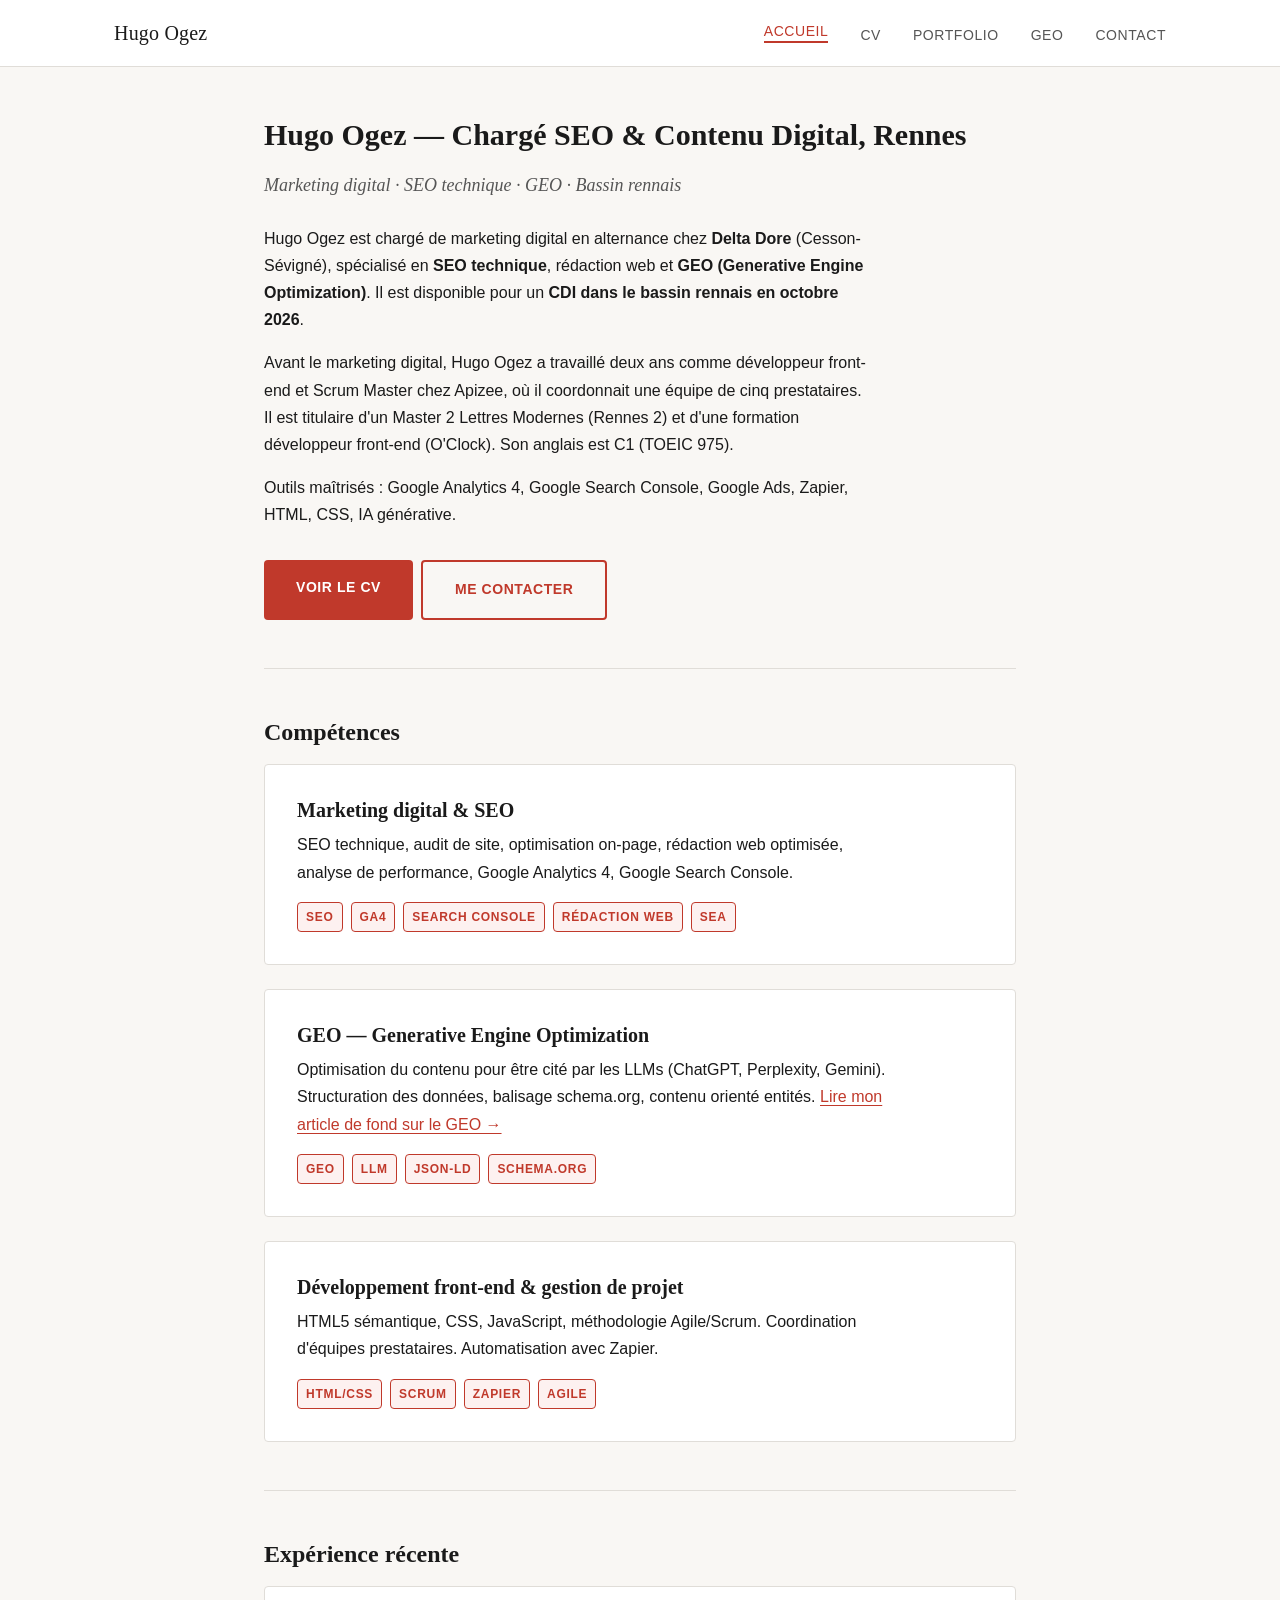
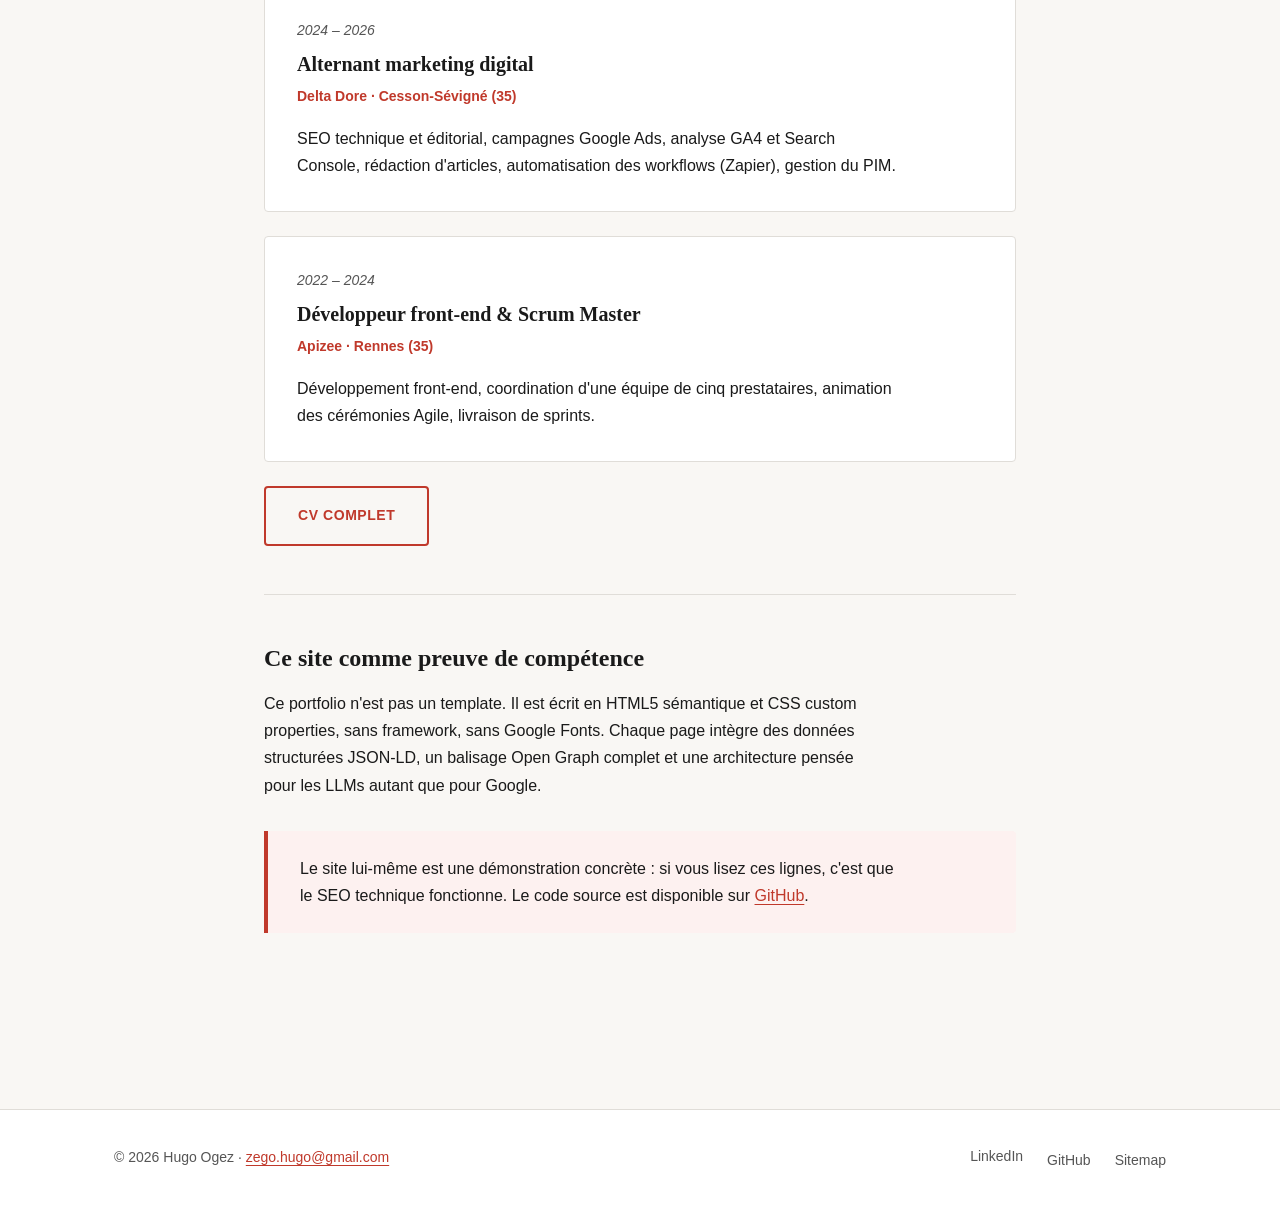
==== index.html @ 4b35f0ff "Initial commit — portfolio Hugo Ogez" ====
<!DOCTYPE html>
<html lang="fr">

<head>
  <!-- ============================================================
       META ESSENTIELS
       ============================================================ -->

  <meta charset="UTF-8">
  <!-- Viewport : indispensable pour le responsive mobile -->
  <meta name="viewport" content="width=device-width, initial-scale=1.0">

  <!-- Title : 53 caractères — mot-clé principal en tête -->
  <title>Hugo Ogez — Chargé SEO & Contenu Digital, Rennes</title>

  <!-- Meta description : 158 caractères — résume le profil + call-to-action recruteur -->
  <meta name="description" content="Hugo Ogez, alternant marketing digital chez Delta Dore, spécialiste SEO, GEO et contenu. Disponible en CDI à Rennes en octobre 2026. Découvrez mon profil.">

  <!-- Balise canonique : évite le contenu dupliqué si le site est accessible via plusieurs URLs -->
  <link rel="canonical" href="https://hugoogez.fr/">

  <!-- ============================================================
       OPEN GRAPH (LinkedIn, Facebook, WhatsApp, Slack...)
       Ces balises contrôlent l'aperçu quand quelqu'un partage l'URL
       ============================================================ -->
  <meta property="og:type"        content="website">
  <meta property="og:url"         content="https://hugoogez.fr/">
  <meta property="og:locale"      content="fr_FR">
  <meta property="og:site_name"   content="Hugo Ogez">
  <meta property="og:title"       content="Hugo Ogez — Chargé SEO & Contenu Digital, Rennes">
  <meta property="og:description" content="Hugo Ogez, alternant marketing digital chez Delta Dore, spécialiste SEO, GEO et contenu. Disponible en CDI à Rennes en octobre 2026.">

  <!-- ============================================================
       TWITTER CARD
       Contrôle l'aperçu sur X/Twitter
       ============================================================ -->
  <meta name="twitter:card"        content="summary">
  <meta name="twitter:title"       content="Hugo Ogez — Chargé SEO & Contenu Digital, Rennes">
  <meta name="twitter:description" content="Hugo Ogez, alternant marketing digital chez Delta Dore, spécialiste SEO, GEO et contenu. Disponible en CDI à Rennes en octobre 2026.">

  <!-- Feuille de styles commune -->
  <link rel="stylesheet" href="style.css">

  <!-- ============================================================
       DONNÉES STRUCTURÉES JSON-LD
       Deux schemas :
       - Person : dit aux moteurs de recherche ET aux LLMs qui tu es
       - WebPage : qualifie cette page spécifiquement
       Les LLMs (ChatGPT, Perplexity, Gemini) lisent ces données
       pour répondre aux questions sur toi.
       ============================================================ -->
  <script type="application/ld+json">
  {
    "@context": "https://schema.org",
    "@graph": [
      {
        "@type": "Person",
        "@id": "https://hugoogez.fr/#hugo-ogez",
        "name": "Hugo Ogez",
        "url": "https://hugoogez.fr/",
        "email": "zego.hugo@gmail.com",
        "jobTitle": "Chargé de marketing digital — SEO & Contenu",
        "description": "Hugo Ogez est un chargé de marketing digital spécialisé en SEO technique, rédaction web et GEO (Generative Engine Optimization), basé dans le bassin rennais. Alternant chez Delta Dore à Cesson-Sévigné, il est disponible en CDI en octobre 2026.",
        "address": {
          "@type": "PostalAddress",
          "addressLocality": "Thorigné-Fouillard",
          "addressRegion": "Ille-et-Vilaine",
          "addressCountry": "FR"
        },
        "sameAs": [
          "https://www.linkedin.com/in/hugoogez/",
          "https://github.com/HugoOgez0712"
        ],
        "knowsAbout": [
          "SEO technique",
          "Rédaction web",
          "Generative Engine Optimization",
          "Google Analytics 4",
          "Google Search Console",
          "Google Ads",
          "Zapier",
          "HTML",
          "CSS",
          "Gestion de projet Agile"
        ],
        "alumniOf": [
          {
            "@type": "EducationalOrganization",
            "name": "École 301",
            "description": "Bachelor Marketing Digital"
          },
          {
            "@type": "EducationalOrganization",
            "name": "Université Rennes 2",
            "description": "Master 2 Lettres Modernes"
          }
        ],
        "worksFor": {
          "@type": "Organization",
          "name": "Delta Dore",
          "address": {
            "@type": "PostalAddress",
            "addressLocality": "Cesson-Sévigné",
            "addressCountry": "FR"
          }
        }
      },
      {
        "@type": "WebPage",
        "@id": "https://hugoogez.fr/#webpage",
        "url": "https://hugoogez.fr/",
        "name": "Hugo Ogez — Chargé SEO & Contenu Digital, Rennes",
        "description": "Page d'accueil du portfolio de Hugo Ogez, chargé de marketing digital spécialisé en SEO et GEO, disponible en CDI à Rennes en octobre 2026.",
        "inLanguage": "fr-FR",
        "isPartOf": {
          "@type": "WebSite",
          "@id": "https://hugoogez.fr/#website",
          "url": "https://hugoogez.fr/",
          "name": "Hugo Ogez",
          "inLanguage": "fr-FR"
        },
        "about": {
          "@id": "https://hugoogez.fr/#hugo-ogez"
        }
      }
    ]
  }
  </script>

</head>

<body>

  <!-- ============================================================
       EN-TÊTE ET NAVIGATION
       aria-current="page" indique la page active aux lecteurs d'écran
       et permet le style CSS de l'élément actif
       ============================================================ -->
  <header class="site-header" role="banner">
    <div class="conteneur conteneur--large">

      <!-- Logo = lien vers l'accueil -->
      <a href="index.html" class="site-logo" aria-label="Hugo Ogez — accueil">Hugo Ogez</a>

      <!-- Bouton hamburger — visible uniquement sur mobile (CSS) -->
      <!-- aria-expanded est mis à jour par le JS -->
      <button class="menu-toggle" aria-controls="navigation-principale" aria-expanded="false" aria-label="Ouvrir le menu">
        &#9776; <!-- caractère Unicode hamburger -->
      </button>

      <!-- Navigation principale -->
      <nav aria-label="Navigation principale">
        <ul class="site-nav" id="navigation-principale" role="list">
          <li><a href="index.html"     aria-current="page">Accueil</a></li>
          <li><a href="cv.html"                          >CV</a></li>
          <li><a href="portfolio.html"                   >Portfolio</a></li>
          <li><a href="geo.html"                         >GEO</a></li>
          <li><a href="contact.html"                     >Contact</a></li>
        </ul>
      </nav>

    </div>
  </header>

  <!-- ============================================================
       CONTENU PRINCIPAL
       ============================================================ -->
  <main class="site-main" id="contenu-principal" role="main">
    <div class="conteneur">

      <!-- ----------------------------------------------------------
           SECTION HERO — résumé GEO-ready
           Objectif : un crawler ou un LLM qui lit les 200 premiers
           tokens comprend exactement qui est Hugo Ogez, ce qu'il fait,
           où il est, et ce qu'il cherche.
           ---------------------------------------------------------- -->
      <section class="section" aria-labelledby="titre-principal">

        <h1 id="titre-principal">Hugo Ogez — Chargé SEO &amp; Contenu Digital, Rennes</h1>

        <!-- Résumé dense : phrases courtes, entités nommées, pas de formulations vagues -->
        <p class="lead">
          Marketing digital · SEO technique · GEO · Bassin rennais
        </p>

        <p>
          Hugo Ogez est chargé de marketing digital en alternance chez <strong>Delta Dore</strong>
          (Cesson-Sévigné), spécialisé en <strong>SEO technique</strong>, rédaction web et
          <strong>GEO (Generative Engine Optimization)</strong>. Il est disponible pour un
          <strong>CDI dans le bassin rennais en octobre 2026</strong>.
        </p>

        <p>
          Avant le marketing digital, Hugo Ogez a travaillé deux ans comme développeur front-end
          et Scrum Master chez Apizee, où il coordonnait une équipe de cinq prestataires.
          Il est titulaire d'un Master 2 Lettres Modernes (Rennes 2) et d'une formation
          développeur front-end (O'Clock). Son anglais est C1 (TOEIC 975).
        </p>

        <p>
          Outils maîtrisés : Google Analytics 4, Google Search Console, Google Ads,
          Zapier, HTML, CSS, IA générative.
        </p>

        <!-- Call-to-action recruteur -->
        <div class="tags" style="margin-top: var(--espace-xl);">
          <a href="cv.html"       class="bouton">Voir le CV</a>
          <a href="contact.html"  class="bouton bouton--secondaire">Me contacter</a>
        </div>

      </section>

      <hr class="separateur">

      <!-- ----------------------------------------------------------
           SECTION COMPÉTENCES CLÉS
           Entités répétées naturellement pour le SEO et le GEO
           ---------------------------------------------------------- -->
      <section class="section" aria-labelledby="titre-competences">

        <h2 id="titre-competences">Compétences</h2>

        <div class="carte">
          <h3 class="carte__titre">Marketing digital &amp; SEO</h3>
          <p>SEO technique, audit de site, optimisation on-page, rédaction web optimisée,
             analyse de performance, Google Analytics 4, Google Search Console.</p>
          <div class="tags">
            <span class="tag">SEO</span>
            <span class="tag">GA4</span>
            <span class="tag">Search Console</span>
            <span class="tag">Rédaction web</span>
            <span class="tag">SEA</span>
          </div>
        </div>

        <div class="carte">
          <h3 class="carte__titre">GEO — Generative Engine Optimization</h3>
          <p>Optimisation du contenu pour être cité par les LLMs (ChatGPT, Perplexity, Gemini).
             Structuration des données, balisage schema.org, contenu orienté entités.
             <a href="geo.html">Lire mon article de fond sur le GEO →</a></p>
          <div class="tags">
            <span class="tag">GEO</span>
            <span class="tag">LLM</span>
            <span class="tag">JSON-LD</span>
            <span class="tag">Schema.org</span>
          </div>
        </div>

        <div class="carte">
          <h3 class="carte__titre">Développement front-end &amp; gestion de projet</h3>
          <p>HTML5 sémantique, CSS, JavaScript, méthodologie Agile/Scrum. Coordination
             d'équipes prestataires. Automatisation avec Zapier.</p>
          <div class="tags">
            <span class="tag">HTML/CSS</span>
            <span class="tag">Scrum</span>
            <span class="tag">Zapier</span>
            <span class="tag">Agile</span>
          </div>
        </div>

      </section>

      <hr class="separateur">

      <!-- ----------------------------------------------------------
           SECTION EXPÉRIENCE RÉCENTE (aperçu — détail sur cv.html)
           ---------------------------------------------------------- -->
      <section class="section" aria-labelledby="titre-experience">

        <h2 id="titre-experience">Expérience récente</h2>

        <article class="carte">
          <p class="carte__date">
            <time datetime="2024">2024</time> –
            <time datetime="2026">2026</time>
          </p>
          <h3 class="carte__titre">Alternant marketing digital</h3>
          <p class="carte__lieu">Delta Dore · Cesson-Sévigné (35)</p>
          <p>SEO technique et éditorial, campagnes Google Ads, analyse GA4 et Search Console,
             rédaction d'articles, automatisation des workflows (Zapier), gestion du PIM.</p>
        </article>

        <article class="carte">
          <p class="carte__date">
            <time datetime="2022">2022</time> –
            <time datetime="2024">2024</time>
          </p>
          <h3 class="carte__titre">Développeur front-end &amp; Scrum Master</h3>
          <p class="carte__lieu">Apizee · Rennes (35)</p>
          <p>Développement front-end, coordination d'une équipe de cinq prestataires,
             animation des cérémonies Agile, livraison de sprints.</p>
        </article>

        <a href="cv.html" class="bouton bouton--secondaire">CV complet</a>

      </section>

      <hr class="separateur">

      <!-- ----------------------------------------------------------
           SECTION À PROPOS DU SITE
           Montre que le site lui-même est la preuve du savoir-faire SEO
           ---------------------------------------------------------- -->
      <section class="section" aria-labelledby="titre-a-propos">

        <h2 id="titre-a-propos">Ce site comme preuve de compétence</h2>

        <p>
          Ce portfolio n'est pas un template. Il est écrit en HTML5 sémantique et CSS custom
          properties, sans framework, sans Google Fonts. Chaque page intègre des données
          structurées JSON-LD, un balisage Open Graph complet et une architecture
          pensée pour les LLMs autant que pour Google.
        </p>

        <div class="callout">
          <p>
            Le site lui-même est une démonstration concrète : si vous lisez ces lignes,
            c'est que le SEO technique fonctionne. Le code source est disponible sur
            <a href="https://github.com/HugoOgez0712" target="_blank" rel="noopener noreferrer">GitHub</a>.
          </p>
        </div>

      </section>

    </div><!-- /conteneur -->
  </main>

  <!-- ============================================================
       PIED DE PAGE
       ============================================================ -->
  <footer class="site-footer" role="contentinfo">
    <div class="conteneur conteneur--large">

      <p>
        &copy; <time datetime="2026">2026</time> Hugo Ogez ·
        <a href="mailto:zego.hugo@gmail.com">zego.hugo@gmail.com</a>
      </p>

      <ul class="footer-liens" role="list">
        <li><a href="https://www.linkedin.com/in/hugoogez/"  target="_blank" rel="noopener noreferrer">LinkedIn</a></li>
        <li><a href="https://github.com/HugoOgez0712"        target="_blank" rel="noopener noreferrer">GitHub</a></li>
        <li><a href="sitemap.xml">Sitemap</a></li>
      </ul>

    </div>
  </footer>

  <!-- ============================================================
       JAVASCRIPT — menu mobile uniquement
       ~15 lignes, zéro dépendance externe
       ============================================================ -->
  <script>
    /* Récupère le bouton hamburger et la liste de navigation */
    var boutonMenu = document.querySelector('.menu-toggle');
    var navMenu    = document.querySelector('.site-nav');

    /* Au clic sur le hamburger : bascule la classe et l'attribut aria */
    boutonMenu.addEventListener('click', function () {
      var estOuvert = navMenu.classList.toggle('est-ouvert');
      boutonMenu.setAttribute('aria-expanded', estOuvert);
    });
  </script>

</body>
</html>
---- style.css ----
/* ============================================================
   style.css — Hugo Ogez Portfolio
   Feuille de styles commune à toutes les pages
   Mobile-first, CSS custom properties, zéro framework
   ============================================================ */


/* ------------------------------------------------------------
   1. VARIABLES (Custom Properties)
   Modifier ces valeurs suffit pour changer tout le design
   ------------------------------------------------------------ */

:root {
  /* Palette */
  --couleur-fond:        #f9f7f4;   /* blanc cassé chaud — moins agressif que #fff */
  --couleur-texte:       #1a1a1a;   /* noir doux — meilleur contraste que #000 pur */
  --couleur-texte-doux:  #555555;   /* gris moyen — pour le texte secondaire */
  --couleur-accent:      #c0392b;   /* rouge brique — couleur unique du site */
  --couleur-accent-fond: #fdf1f0;   /* rouge très pâle — fond des éléments mis en avant */
  --couleur-bordure:     #e0ddd8;   /* gris chaud — séparateurs, bordures */
  --couleur-blanc:       #ffffff;

  /* Typographie — polices système uniquement, zéro Google Fonts */
  --police-serif:   Georgia, 'Times New Roman', serif;
  --police-sans:    -apple-system, BlinkMacSystemFont, 'Segoe UI', Helvetica, Arial, sans-serif;
  --police-mono:    'Courier New', Courier, monospace;

  /* Tailles de police (échelle modulaire × 1.25) */
  --taille-xs:   0.75rem;   /*  12px */
  --taille-sm:   0.875rem;  /*  14px */
  --taille-base: 1rem;      /*  16px */
  --taille-md:   1.125rem;  /*  18px */
  --taille-lg:   1.25rem;   /*  20px */
  --taille-xl:   1.5rem;    /*  24px */
  --taille-2xl:  1.875rem;  /*  30px */
  --taille-3xl:  2.25rem;   /*  36px */

  /* Espacements */
  --espace-xs:  0.25rem;  /*  4px */
  --espace-sm:  0.5rem;   /*  8px */
  --espace-md:  1rem;     /* 16px */
  --espace-lg:  1.5rem;   /* 24px */
  --espace-xl:  2rem;     /* 32px */
  --espace-2xl: 3rem;     /* 48px */
  --espace-3xl: 4rem;     /* 64px */

  /* Mise en page */
  --largeur-max:      800px;  /* colonne de contenu — étroite pour confort de lecture */
  --largeur-max-wide: 1100px; /* pour les sections pleine largeur */
  --rayon:            4px;    /* arrondi des boutons et cadres */

  /* Transitions */
  --transition: 0.2s ease;
}


/* ------------------------------------------------------------
   2. RESET MINIMAL
   On remet à zéro uniquement ce qui nous gêne, pas tout
   ------------------------------------------------------------ */

*, *::before, *::after {
  box-sizing: border-box; /* le padding ne déborde plus du conteneur */
  margin: 0;
  padding: 0;
}

html {
  font-size: 100%;          /* respecte les préférences de l'utilisateur */
  scroll-behavior: smooth;  /* défilement fluide pour les ancres */
  -webkit-text-size-adjust: 100%; /* empêche iOS de zoomer sur les inputs */
}

body {
  font-family:      var(--police-sans);
  font-size:        var(--taille-base);
  line-height:      1.7;
  color:            var(--couleur-texte);
  background-color: var(--couleur-fond);
  -webkit-font-smoothing:  antialiased; /* lissage police sur WebKit */
  -moz-osx-font-smoothing: grayscale;
}

img {
  max-width: 100%;
  height: auto;
  display: block;
}

a {
  color: var(--couleur-accent);
  text-decoration: underline;
  text-underline-offset: 3px; /* espace entre texte et soulignement */
  transition: opacity var(--transition);
}

a:hover {
  opacity: 0.75;
}

ul, ol {
  padding-left: var(--espace-lg);
}

/* Améliore la lisibilité des listes dans le contenu */
li + li {
  margin-top: var(--espace-xs);
}


/* ------------------------------------------------------------
   3. TYPOGRAPHIE
   ------------------------------------------------------------ */

h1, h2, h3, h4 {
  font-family:  var(--police-serif);
  line-height:  1.3;
  color:        var(--couleur-texte);
  margin-bottom: var(--espace-md);
}

h1 { font-size: var(--taille-2xl); }
h2 { font-size: var(--taille-xl);  }
h3 { font-size: var(--taille-lg);  }
h4 { font-size: var(--taille-md);  }

/* Hiérarchie visuelle : les titres de section ont plus d'espace au-dessus */
h2 { margin-top: var(--espace-2xl); }
h3 { margin-top: var(--espace-xl);  }

p {
  margin-bottom: var(--espace-md);
  max-width: 68ch; /* ~68 caractères par ligne — confort de lecture optimal */
}

/* Le dernier paragraphe d'un bloc n'a pas de marge en bas */
p:last-child {
  margin-bottom: 0;
}

strong {
  font-weight: 600;
  color: var(--couleur-texte);
}

em {
  font-style: italic;
  color: var(--couleur-texte-doux);
}

/* Texte de mise en avant (chiffres, stats, citations courtes) */
.lead {
  font-size:   var(--taille-md);
  font-family: var(--police-serif);
  color:       var(--couleur-texte-doux);
  font-style:  italic;
  margin-bottom: var(--espace-lg);
}

/* Petit texte (dates, mentions légales, etc.) */
small, .texte-petit {
  font-size: var(--taille-sm);
  color:     var(--couleur-texte-doux);
}

/* Inline code */
code {
  font-family:      var(--police-mono);
  font-size:        var(--taille-sm);
  background-color: var(--couleur-accent-fond);
  color:            var(--couleur-accent);
  padding:          var(--espace-xs) var(--espace-sm);
  border-radius:    var(--rayon);
}


/* ------------------------------------------------------------
   4. MISE EN PAGE — CONTENEUR CENTRAL
   ------------------------------------------------------------ */

/* Conteneur standard — centré, avec marges latérales sur mobile */
.conteneur {
  width: 100%;
  max-width: var(--largeur-max);
  margin-left:  auto;
  margin-right: auto;
  padding-left:  var(--espace-lg);
  padding-right: var(--espace-lg);
}

/* Variante large pour les sections d'intro et nav */
.conteneur--large {
  max-width: var(--largeur-max-wide);
}


/* ------------------------------------------------------------
   5. EN-TÊTE (HEADER) ET NAVIGATION
   ------------------------------------------------------------ */

.site-header {
  border-bottom: 1px solid var(--couleur-bordure);
  background-color: var(--couleur-blanc);
  position: sticky;   /* reste visible au scroll */
  top: 0;
  z-index: 100;
}

.site-header .conteneur {
  display:         flex;
  align-items:     center;
  justify-content: space-between;
  padding-top:    var(--espace-md);
  padding-bottom: var(--espace-md);
  max-width: var(--largeur-max-wide);
}

/* Logo / nom du site */
.site-logo {
  font-family:     var(--police-serif);
  font-size:       var(--taille-lg);
  font-weight:     normal;
  color:           var(--couleur-texte);
  text-decoration: none;
  letter-spacing:  0.01em;
}

.site-logo:hover {
  color:   var(--couleur-accent);
  opacity: 1; /* annule l'opacité générique des liens */
}

/* Navigation principale */
.site-nav {
  display: flex;
  gap: var(--espace-xl);
  list-style: none;
  padding: 0;
  margin: 0;
}

.site-nav a {
  font-size:       var(--taille-sm);
  font-weight:     500;
  color:           var(--couleur-texte-doux);
  text-decoration: none;
  letter-spacing:  0.04em;
  text-transform:  uppercase;
  transition:      color var(--transition);
}

.site-nav a:hover,
.site-nav a[aria-current="page"] {
  color:   var(--couleur-accent);
  opacity: 1;
}

/* Indicateur de page active */
.site-nav a[aria-current="page"] {
  border-bottom: 2px solid var(--couleur-accent);
  padding-bottom: 2px;
}

/* Bouton menu hamburger — masqué sur desktop */
.menu-toggle {
  display:    none;
  background: none;
  border:     none;
  cursor:     pointer;
  padding:    var(--espace-sm);
  color:      var(--couleur-texte);
  font-size:  var(--taille-xl);
  line-height: 1;
}


/* ------------------------------------------------------------
   6. CONTENU PRINCIPAL
   ------------------------------------------------------------ */

.site-main {
  padding-top:    var(--espace-2xl);
  padding-bottom: var(--espace-3xl);
}

/* Section générique avec séparateur */
.section {
  margin-bottom: var(--espace-2xl);
}

/* Ligne de séparation entre sections */
.separateur {
  border: none;
  border-top: 1px solid var(--couleur-bordure);
  margin: var(--espace-2xl) 0;
}


/* ------------------------------------------------------------
   7. COMPOSANTS RÉUTILISABLES
   ------------------------------------------------------------ */

/* --- Étiquette / Tag (compétences, outils) --- */
.tag {
  display:          inline-block;
  font-size:        var(--taille-xs);
  font-weight:      600;
  text-transform:   uppercase;
  letter-spacing:   0.06em;
  color:            var(--couleur-accent);
  background-color: var(--couleur-accent-fond);
  border:           1px solid var(--couleur-accent);
  padding:          var(--espace-xs) var(--espace-sm);
  border-radius:    var(--rayon);
}

/* Groupe de tags */
.tags {
  display:    flex;
  flex-wrap:  wrap;
  gap:        var(--espace-sm);
  margin-top: var(--espace-md);
}

/* --- Carte (fiche projet, expérience) --- */
.carte {
  background-color: var(--couleur-blanc);
  border:           1px solid var(--couleur-bordure);
  border-radius:    var(--rayon);
  padding:          var(--espace-xl);
  margin-bottom:    var(--espace-lg);
}

.carte__date {
  font-size:  var(--taille-sm);
  color:      var(--couleur-texte-doux);
  font-style: italic;
  margin-bottom: var(--espace-sm);
}

.carte__titre {
  font-family:   var(--police-serif);
  font-size:     var(--taille-lg);
  margin-bottom: var(--espace-sm);
  margin-top:    0;
}

.carte__lieu {
  font-size:     var(--taille-sm);
  font-weight:   600;
  color:         var(--couleur-accent);
  margin-bottom: var(--espace-md);
}

/* --- Bouton --- */
.bouton {
  display:          inline-block;
  padding:          var(--espace-md) var(--espace-xl);
  background-color: var(--couleur-accent);
  color:            var(--couleur-blanc);
  text-decoration:  none;
  font-size:        var(--taille-sm);
  font-weight:      600;
  letter-spacing:   0.04em;
  text-transform:   uppercase;
  border-radius:    var(--rayon);
  transition:       opacity var(--transition);
  border:           none;
  cursor:           pointer;
}

.bouton:hover {
  opacity: 0.85;
  color: var(--couleur-blanc);
}

/* Variante secondaire (contour) */
.bouton--secondaire {
  background-color: transparent;
  color:            var(--couleur-accent);
  border:           2px solid var(--couleur-accent);
}

.bouton--secondaire:hover {
  background-color: var(--couleur-accent);
  color:            var(--couleur-blanc);
  opacity:          1;
}

/* --- Bloc mis en avant (callout) --- */
.callout {
  background-color: var(--couleur-accent-fond);
  border-left:      4px solid var(--couleur-accent);
  padding:          var(--espace-lg) var(--espace-xl);
  border-radius:    0 var(--rayon) var(--rayon) 0;
  margin:           var(--espace-xl) 0;
}

.callout p {
  margin-bottom: 0;
  color:         var(--couleur-texte);
}

/* --- FAQ --- */
.faq {
  margin-top: var(--espace-xl);
}

.faq__item {
  border-top: 1px solid var(--couleur-bordure);
  padding: var(--espace-lg) 0;
}

.faq__item:last-child {
  border-bottom: 1px solid var(--couleur-bordure);
}

.faq__question {
  font-family:   var(--police-serif);
  font-size:     var(--taille-md);
  font-weight:   normal;
  margin-bottom: var(--espace-sm);
  margin-top:    0;
  color:         var(--couleur-texte);
}

.faq__reponse {
  color: var(--couleur-texte-doux);
  margin-bottom: 0;
}

/* --- Formulaire de contact --- */
.formulaire {
  margin-top: var(--espace-xl);
}

.formulaire__groupe {
  margin-bottom: var(--espace-lg);
}

.formulaire label {
  display:       block;
  font-size:     var(--taille-sm);
  font-weight:   600;
  margin-bottom: var(--espace-sm);
  color:         var(--couleur-texte);
}

.formulaire input,
.formulaire textarea {
  width:            100%;
  padding:          var(--espace-md);
  border:           1px solid var(--couleur-bordure);
  border-radius:    var(--rayon);
  font-family:      var(--police-sans);
  font-size:        var(--taille-base);
  color:            var(--couleur-texte);
  background-color: var(--couleur-blanc);
  transition:       border-color var(--transition);
}

.formulaire input:focus,
.formulaire textarea:focus {
  outline:      none;
  border-color: var(--couleur-accent);
}

.formulaire textarea {
  min-height: 150px;
  resize:     vertical;
}


/* ------------------------------------------------------------
   8. PIED DE PAGE (FOOTER)
   ------------------------------------------------------------ */

.site-footer {
  border-top:       1px solid var(--couleur-bordure);
  background-color: var(--couleur-blanc);
  padding:          var(--espace-xl) 0;
  margin-top:       var(--espace-3xl);
}

.site-footer .conteneur {
  display:         flex;
  align-items:     center;
  justify-content: space-between;
  flex-wrap:       wrap;
  gap:             var(--espace-md);
  max-width: var(--largeur-max-wide);
}

.site-footer p {
  font-size:     var(--taille-sm);
  color:         var(--couleur-texte-doux);
  margin-bottom: 0;
  max-width:     none;
}

.footer-liens {
  display:    flex;
  gap:        var(--espace-lg);
  list-style: none;
  padding:    0;
  margin:     0;
}

.footer-liens a {
  font-size:  var(--taille-sm);
  color:      var(--couleur-texte-doux);
  text-decoration: none;
}

.footer-liens a:hover {
  color: var(--couleur-accent);
}


/* ------------------------------------------------------------
   9. RESPONSIVE — menu mobile
   Point de rupture unique à 700px
   ------------------------------------------------------------ */

@media (max-width: 700px) {

  /* Titres légèrement réduits sur mobile */
  h1 { font-size: var(--taille-xl); }
  h2 { font-size: var(--taille-lg); }

  /* Navigation mobile : masquée par défaut, révélée par JS */
  .site-nav {
    display:          none;
    position:         absolute;
    top:              100%;
    left:             0;
    right:            0;
    background-color: var(--couleur-blanc);
    border-bottom:    1px solid var(--couleur-bordure);
    flex-direction:   column;
    gap:              0;
    padding:          var(--espace-md) 0;
  }

  /* Quand le menu est ouvert (classe ajoutée par JS) */
  .site-nav.est-ouvert {
    display: flex;
  }

  .site-nav li {
    width: 100%;
  }

  .site-nav a {
    display:  block;
    padding:  var(--espace-md) var(--espace-lg);
    font-size: var(--taille-base);
  }

  /* Affiche le bouton hamburger */
  .menu-toggle {
    display: block;
  }

  /* Le header devient le référent pour la position absolute du menu */
  .site-header {
    position: relative; /* sur mobile on lâche le sticky pour ne pas gêner */
  }

  /* Cartes : réduction du padding sur petit écran */
  .carte {
    padding: var(--espace-lg);
  }

  /* Footer en colonne sur mobile */
  .site-footer .conteneur {
    flex-direction: column;
    align-items:    flex-start;
  }
}


/* ------------------------------------------------------------
   10. ACCESSIBILITÉ
   ------------------------------------------------------------ */

/* Affiche le focus visible pour la navigation au clavier */
:focus-visible {
  outline:        2px solid var(--couleur-accent);
  outline-offset: 3px;
  border-radius:  var(--rayon);
}

/* Masque visuellement mais garde accessible aux lecteurs d'écran */
.sr-only {
  position:   absolute;
  width:      1px;
  height:     1px;
  padding:    0;
  margin:     -1px;
  overflow:   hidden;
  clip:       rect(0, 0, 0, 0);
  white-space: nowrap;
  border:     0;
}

/* Respecte les préférences de réduction de mouvement */
@media (prefers-reduced-motion: reduce) {
  *, *::before, *::after {
    animation-duration:   0.01ms !important;
    transition-duration:  0.01ms !important;
    scroll-behavior:      auto !important;
  }
}
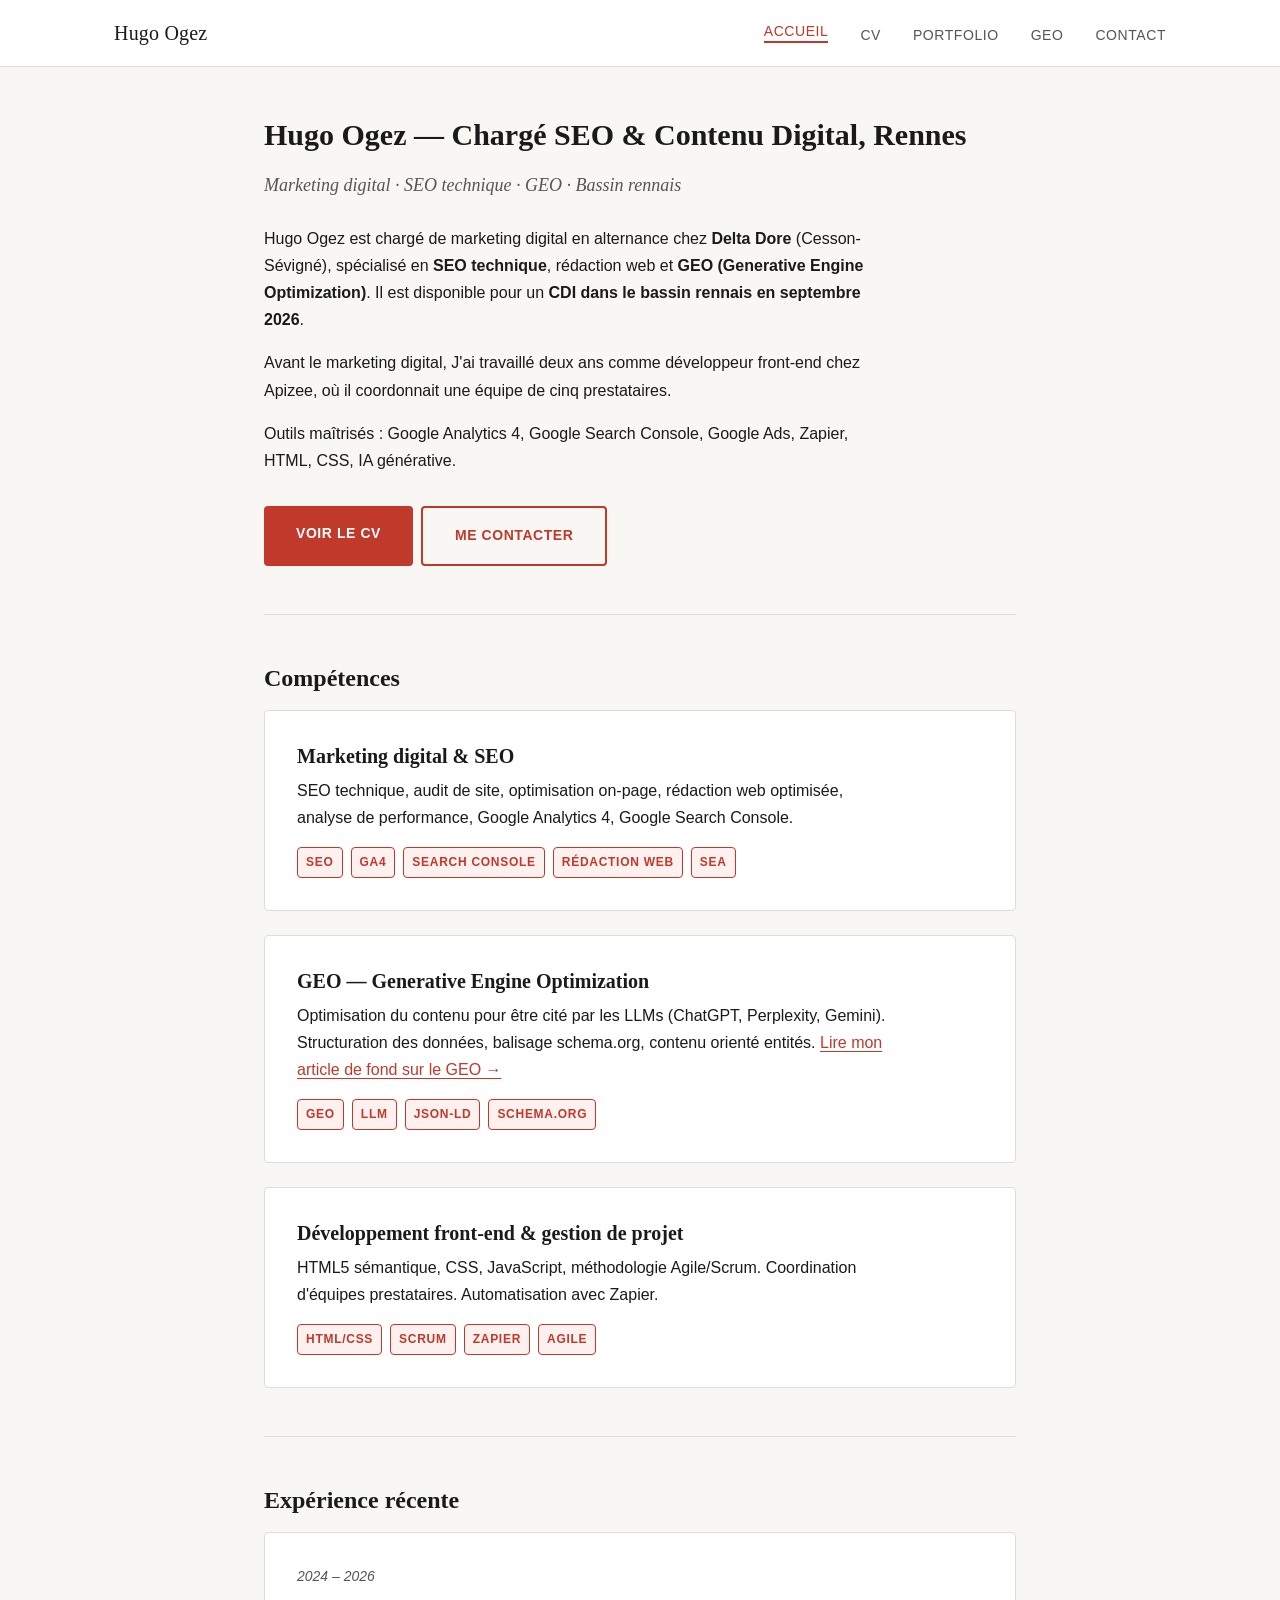
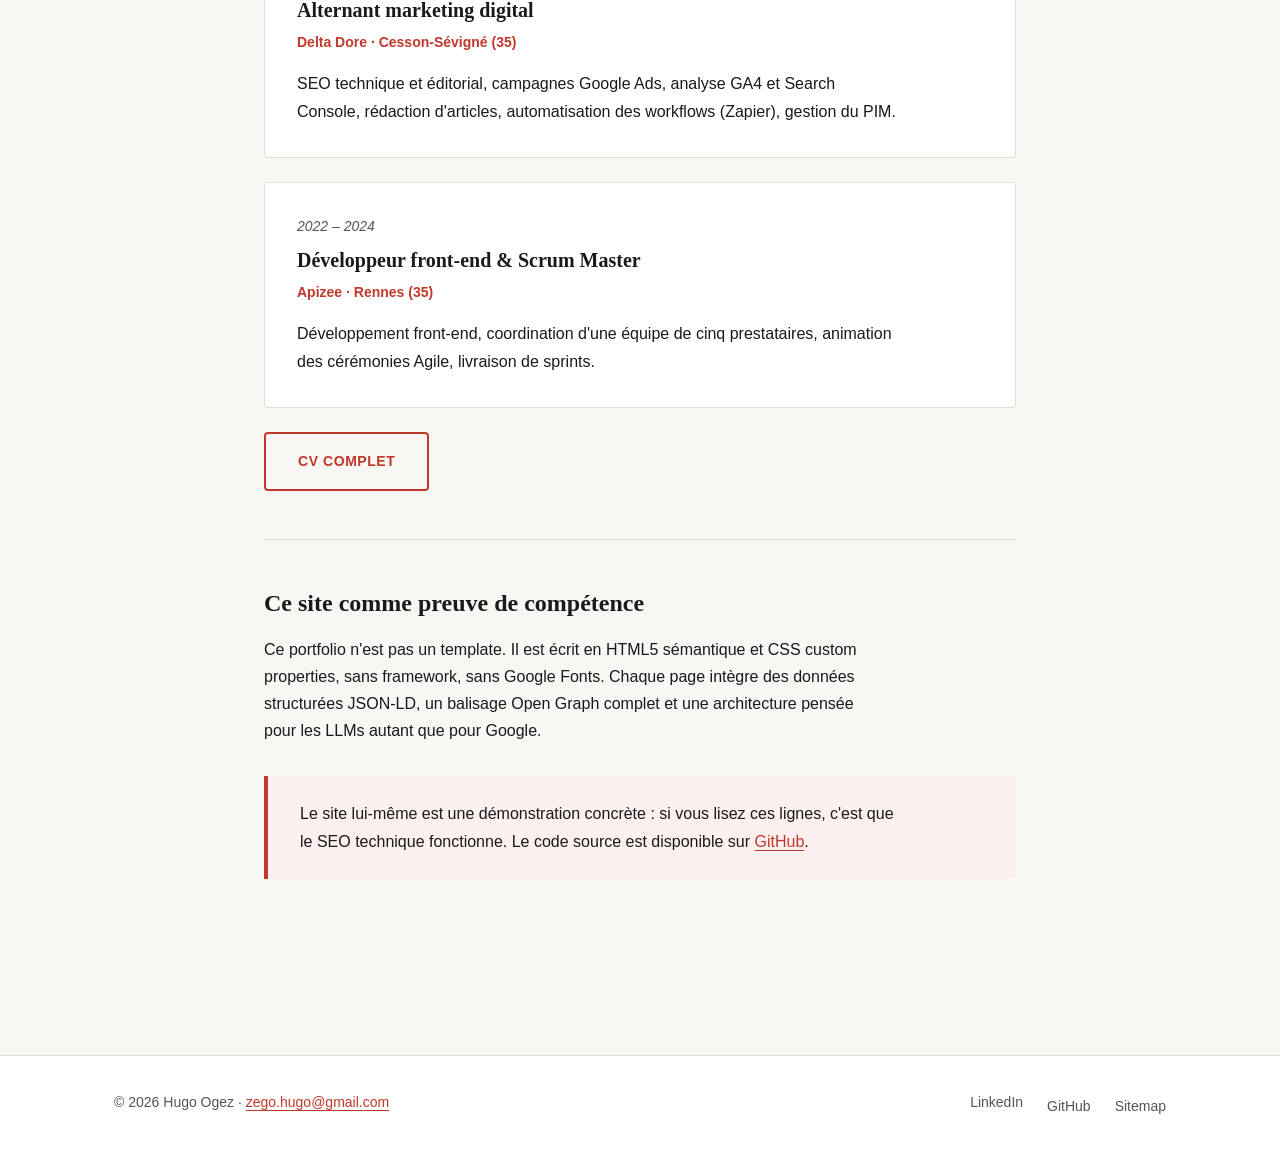
==== commit fe496e57: "improved security" ====
--- a/index.html
+++ b/index.html
@@ -1,47 +1,61 @@
 <!DOCTYPE html>
 <html lang="fr">
-
-<head>
-  <!-- ============================================================
+  <head>
+    <!-- ============================================================
        META ESSENTIELS
        ============================================================ -->
 
-  <meta charset="UTF-8">
-  <!-- Viewport : indispensable pour le responsive mobile -->
-  <meta name="viewport" content="width=device-width, initial-scale=1.0">
-
-  <!-- Title : 53 caractères — mot-clé principal en tête -->
-  <title>Hugo Ogez — Chargé SEO & Contenu Digital, Rennes</title>
-
-  <!-- Meta description : 158 caractères — résume le profil + call-to-action recruteur -->
-  <meta name="description" content="Hugo Ogez, alternant marketing digital chez Delta Dore, spécialiste SEO, GEO et contenu. Disponible en CDI à Rennes en octobre 2026. Découvrez mon profil.">
-
-  <!-- Balise canonique : évite le contenu dupliqué si le site est accessible via plusieurs URLs -->
-  <link rel="canonical" href="https://hugoogez.fr/">
-
-  <!-- ============================================================
+    <meta charset="UTF-8" />
+    <!-- Viewport : indispensable pour le responsive mobile -->
+    <meta name="viewport" content="width=device-width, initial-scale=1.0" />
+
+    <!-- Title : 53 caractères — mot-clé principal en tête -->
+    <title>Hugo Ogez — Chargé SEO & Contenu Digital, Rennes</title>
+
+    <!-- Meta description : 158 caractères — résume le profil + call-to-action recruteur -->
+    <meta
+      name="description"
+      content="Hugo Ogez, alternant marketing digital chez Delta Dore, spécialiste SEO, GEO et contenu. Disponible en CDI à Rennes en octobre 2026. Découvrez mon profil."
+    />
+
+    <!-- Balise canonique : évite le contenu dupliqué si le site est accessible via plusieurs URLs -->
+    <link rel="canonical" href="https://hugoogez.fr/" />
+
+    <!-- ============================================================
        OPEN GRAPH (LinkedIn, Facebook, WhatsApp, Slack...)
        Ces balises contrôlent l'aperçu quand quelqu'un partage l'URL
        ============================================================ -->
-  <meta property="og:type"        content="website">
-  <meta property="og:url"         content="https://hugoogez.fr/">
-  <meta property="og:locale"      content="fr_FR">
-  <meta property="og:site_name"   content="Hugo Ogez">
-  <meta property="og:title"       content="Hugo Ogez — Chargé SEO & Contenu Digital, Rennes">
-  <meta property="og:description" content="Hugo Ogez, alternant marketing digital chez Delta Dore, spécialiste SEO, GEO et contenu. Disponible en CDI à Rennes en octobre 2026.">
-
-  <!-- ============================================================
+    <meta property="og:type" content="website" />
+    <meta property="og:url" content="https://hugoogez.fr/" />
+    <meta property="og:locale" content="fr_FR" />
+    <meta property="og:site_name" content="Hugo Ogez" />
+    <meta
+      property="og:title"
+      content="Hugo Ogez — Chargé SEO & Contenu Digital, Rennes"
+    />
+    <meta
+      property="og:description"
+      content="Hugo Ogez, alternant marketing digital chez Delta Dore, spécialiste SEO, GEO et contenu. Disponible en CDI à Rennes en octobre 2026."
+    />
+
+    <!-- ============================================================
        TWITTER CARD
        Contrôle l'aperçu sur X/Twitter
        ============================================================ -->
-  <meta name="twitter:card"        content="summary">
-  <meta name="twitter:title"       content="Hugo Ogez — Chargé SEO & Contenu Digital, Rennes">
-  <meta name="twitter:description" content="Hugo Ogez, alternant marketing digital chez Delta Dore, spécialiste SEO, GEO et contenu. Disponible en CDI à Rennes en octobre 2026.">
-
-  <!-- Feuille de styles commune -->
-  <link rel="stylesheet" href="style.css">
-
-  <!-- ============================================================
+    <meta name="twitter:card" content="summary" />
+    <meta
+      name="twitter:title"
+      content="Hugo Ogez — Chargé SEO & Contenu Digital, Rennes"
+    />
+    <meta
+      name="twitter:description"
+      content="Hugo Ogez, alternant marketing digital chez Delta Dore, spécialiste SEO, GEO et contenu. Disponible en CDI à Rennes en octobre 2026."
+    />
+
+    <!-- Feuille de styles commune -->
+    <link rel="stylesheet" href="style.css" />
+
+    <!-- ============================================================
        DONNÉES STRUCTURÉES JSON-LD
        Deux schemas :
        - Person : dit aux moteurs de recherche ET aux LLMs qui tu es
@@ -49,317 +63,341 @@
        Les LLMs (ChatGPT, Perplexity, Gemini) lisent ces données
        pour répondre aux questions sur toi.
        ============================================================ -->
-  <script type="application/ld+json">
-  {
-    "@context": "https://schema.org",
-    "@graph": [
+    <script type="application/ld+json">
       {
-        "@type": "Person",
-        "@id": "https://hugoogez.fr/#hugo-ogez",
-        "name": "Hugo Ogez",
-        "url": "https://hugoogez.fr/",
-        "email": "zego.hugo@gmail.com",
-        "jobTitle": "Chargé de marketing digital — SEO & Contenu",
-        "description": "Hugo Ogez est un chargé de marketing digital spécialisé en SEO technique, rédaction web et GEO (Generative Engine Optimization), basé dans le bassin rennais. Alternant chez Delta Dore à Cesson-Sévigné, il est disponible en CDI en octobre 2026.",
-        "address": {
-          "@type": "PostalAddress",
-          "addressLocality": "Thorigné-Fouillard",
-          "addressRegion": "Ille-et-Vilaine",
-          "addressCountry": "FR"
-        },
-        "sameAs": [
-          "https://www.linkedin.com/in/hugoogez/",
-          "https://github.com/HugoOgez0712"
-        ],
-        "knowsAbout": [
-          "SEO technique",
-          "Rédaction web",
-          "Generative Engine Optimization",
-          "Google Analytics 4",
-          "Google Search Console",
-          "Google Ads",
-          "Zapier",
-          "HTML",
-          "CSS",
-          "Gestion de projet Agile"
-        ],
-        "alumniOf": [
+        "@context": "https://schema.org",
+        "@graph": [
           {
-            "@type": "EducationalOrganization",
-            "name": "École 301",
-            "description": "Bachelor Marketing Digital"
+            "@type": "Person",
+            "@id": "https://hugoogez.fr/#hugo-ogez",
+            "name": "Hugo Ogez",
+            "url": "https://hugoogez.fr/",
+            "email": "zego.hugo@gmail.com",
+            "jobTitle": "Chargé de marketing digital — SEO & Contenu",
+            "description": "Hugo Ogez est un chargé de marketing digital spécialisé en SEO technique, rédaction web et GEO (Generative Engine Optimization), basé dans le bassin rennais. Alternant chez Delta Dore à Cesson-Sévigné, il est disponible en CDI en octobre 2026.",
+            "address": {
+              "@type": "PostalAddress",
+              "addressLocality": "Thorigné-Fouillard",
+              "addressRegion": "Ille-et-Vilaine",
+              "addressCountry": "FR"
+            },
+            "sameAs": [
+              "https://www.linkedin.com/in/hugoogez/",
+              "https://github.com/HugoOgez0712"
+            ],
+            "knowsAbout": [
+              "SEO technique",
+              "Rédaction web",
+              "Generative Engine Optimization",
+              "Google Analytics 4",
+              "Google Search Console",
+              "Google Ads",
+              "Zapier",
+              "HTML",
+              "CSS",
+              "Gestion de projet Agile"
+            ],
+            "alumniOf": [
+              {
+                "@type": "EducationalOrganization",
+                "name": "École 301",
+                "description": "Bachelor Marketing Digital"
+              },
+              {
+                "@type": "EducationalOrganization",
+                "name": "Université Rennes 2",
+                "description": "Master 2 Lettres Modernes"
+              }
+            ],
+            "worksFor": {
+              "@type": "Organization",
+              "name": "Delta Dore",
+              "address": {
+                "@type": "PostalAddress",
+                "addressLocality": "Cesson-Sévigné",
+                "addressCountry": "FR"
+              }
+            }
           },
           {
-            "@type": "EducationalOrganization",
-            "name": "Université Rennes 2",
-            "description": "Master 2 Lettres Modernes"
+            "@type": "WebPage",
+            "@id": "https://hugoogez.fr/#webpage",
+            "url": "https://hugoogez.fr/",
+            "name": "Hugo Ogez — Chargé SEO & Contenu Digital, Rennes",
+            "description": "Page d'accueil du portfolio de Hugo Ogez, chargé de marketing digital spécialisé en SEO et GEO, disponible en CDI à Rennes en octobre 2026.",
+            "inLanguage": "fr-FR",
+            "isPartOf": {
+              "@type": "WebSite",
+              "@id": "https://hugoogez.fr/#website",
+              "url": "https://hugoogez.fr/",
+              "name": "Hugo Ogez",
+              "inLanguage": "fr-FR"
+            },
+            "about": {
+              "@id": "https://hugoogez.fr/#hugo-ogez"
+            }
           }
-        ],
-        "worksFor": {
-          "@type": "Organization",
-          "name": "Delta Dore",
-          "address": {
-            "@type": "PostalAddress",
-            "addressLocality": "Cesson-Sévigné",
-            "addressCountry": "FR"
-          }
-        }
-      },
-      {
-        "@type": "WebPage",
-        "@id": "https://hugoogez.fr/#webpage",
-        "url": "https://hugoogez.fr/",
-        "name": "Hugo Ogez — Chargé SEO & Contenu Digital, Rennes",
-        "description": "Page d'accueil du portfolio de Hugo Ogez, chargé de marketing digital spécialisé en SEO et GEO, disponible en CDI à Rennes en octobre 2026.",
-        "inLanguage": "fr-FR",
-        "isPartOf": {
-          "@type": "WebSite",
-          "@id": "https://hugoogez.fr/#website",
-          "url": "https://hugoogez.fr/",
-          "name": "Hugo Ogez",
-          "inLanguage": "fr-FR"
-        },
-        "about": {
-          "@id": "https://hugoogez.fr/#hugo-ogez"
-        }
+        ]
       }
-    ]
-  }
-  </script>
-
-</head>
-
-<body>
-
-  <!-- ============================================================
+    </script>
+    <!-- Google tag (gtag.js) -->
+    <script async src="https://www.googletagmanager.com/gtag/js?id=G-CKZKR3BQP7"></script>
+    <script src="scripts/analytics.js"></script>
+  </head>
+
+  <body>
+    <!-- ============================================================
        EN-TÊTE ET NAVIGATION
        aria-current="page" indique la page active aux lecteurs d'écran
        et permet le style CSS de l'élément actif
        ============================================================ -->
-  <header class="site-header" role="banner">
-    <div class="conteneur conteneur--large">
-
-      <!-- Logo = lien vers l'accueil -->
-      <a href="index.html" class="site-logo" aria-label="Hugo Ogez — accueil">Hugo Ogez</a>
-
-      <!-- Bouton hamburger — visible uniquement sur mobile (CSS) -->
-      <!-- aria-expanded est mis à jour par le JS -->
-      <button class="menu-toggle" aria-controls="navigation-principale" aria-expanded="false" aria-label="Ouvrir le menu">
-        &#9776; <!-- caractère Unicode hamburger -->
-      </button>
-
-      <!-- Navigation principale -->
-      <nav aria-label="Navigation principale">
-        <ul class="site-nav" id="navigation-principale" role="list">
-          <li><a href="index.html"     aria-current="page">Accueil</a></li>
-          <li><a href="cv.html"                          >CV</a></li>
-          <li><a href="portfolio.html"                   >Portfolio</a></li>
-          <li><a href="geo.html"                         >GEO</a></li>
-          <li><a href="contact.html"                     >Contact</a></li>
-        </ul>
-      </nav>
-
-    </div>
-  </header>
-
-  <!-- ============================================================
+    <header class="site-header" role="banner">
+      <div class="conteneur conteneur--large">
+        <!-- Logo = lien vers l'accueil -->
+        <a href="index.html" class="site-logo" aria-label="Hugo Ogez — accueil"
+          >Hugo Ogez</a
+        >
+
+        <!-- Bouton hamburger — visible uniquement sur mobile (CSS) -->
+        <!-- aria-expanded est mis à jour par le JS -->
+        <button
+          class="menu-toggle"
+          aria-controls="navigation-principale"
+          aria-expanded="false"
+          aria-label="Ouvrir le menu"
+        >
+          &#9776;
+          <!-- caractère Unicode hamburger -->
+        </button>
+
+        <!-- Navigation principale -->
+        <nav aria-label="Navigation principale">
+          <ul class="site-nav" id="navigation-principale" role="list">
+            <li><a href="index.html" aria-current="page">Accueil</a></li>
+            <li><a href="cv.html">CV</a></li>
+            <li><a href="portfolio.html">Portfolio</a></li>
+            <li><a href="geo.html">GEO</a></li>
+            <li><a href="contact.html">Contact</a></li>
+          </ul>
+        </nav>
+      </div>
+    </header>
+
+    <!-- ============================================================
        CONTENU PRINCIPAL
        ============================================================ -->
-  <main class="site-main" id="contenu-principal" role="main">
-    <div class="conteneur">
-
-      <!-- ----------------------------------------------------------
+    <main class="site-main" id="contenu-principal" role="main">
+      <div class="conteneur">
+        <!-- ----------------------------------------------------------
            SECTION HERO — résumé GEO-ready
            Objectif : un crawler ou un LLM qui lit les 200 premiers
            tokens comprend exactement qui est Hugo Ogez, ce qu'il fait,
            où il est, et ce qu'il cherche.
            ---------------------------------------------------------- -->
-      <section class="section" aria-labelledby="titre-principal">
-
-        <h1 id="titre-principal">Hugo Ogez — Chargé SEO &amp; Contenu Digital, Rennes</h1>
-
-        <!-- Résumé dense : phrases courtes, entités nommées, pas de formulations vagues -->
-        <p class="lead">
-          Marketing digital · SEO technique · GEO · Bassin rennais
-        </p>
-
-        <p>
-          Hugo Ogez est chargé de marketing digital en alternance chez <strong>Delta Dore</strong>
-          (Cesson-Sévigné), spécialisé en <strong>SEO technique</strong>, rédaction web et
-          <strong>GEO (Generative Engine Optimization)</strong>. Il est disponible pour un
-          <strong>CDI dans le bassin rennais en octobre 2026</strong>.
-        </p>
-
-        <p>
-          Avant le marketing digital, Hugo Ogez a travaillé deux ans comme développeur front-end
-          et Scrum Master chez Apizee, où il coordonnait une équipe de cinq prestataires.
-          Il est titulaire d'un Master 2 Lettres Modernes (Rennes 2) et d'une formation
-          développeur front-end (O'Clock). Son anglais est C1 (TOEIC 975).
-        </p>
-
-        <p>
-          Outils maîtrisés : Google Analytics 4, Google Search Console, Google Ads,
-          Zapier, HTML, CSS, IA générative.
-        </p>
-
-        <!-- Call-to-action recruteur -->
-        <div class="tags" style="margin-top: var(--espace-xl);">
-          <a href="cv.html"       class="bouton">Voir le CV</a>
-          <a href="contact.html"  class="bouton bouton--secondaire">Me contacter</a>
-        </div>
-
-      </section>
-
-      <hr class="separateur">
-
-      <!-- ----------------------------------------------------------
-           SECTION COMPÉTENCES CLÉS
-           Entités répétées naturellement pour le SEO et le GEO
-           ---------------------------------------------------------- -->
-      <section class="section" aria-labelledby="titre-competences">
-
-        <h2 id="titre-competences">Compétences</h2>
-
-        <div class="carte">
-          <h3 class="carte__titre">Marketing digital &amp; SEO</h3>
-          <p>SEO technique, audit de site, optimisation on-page, rédaction web optimisée,
-             analyse de performance, Google Analytics 4, Google Search Console.</p>
-          <div class="tags">
-            <span class="tag">SEO</span>
-            <span class="tag">GA4</span>
-            <span class="tag">Search Console</span>
-            <span class="tag">Rédaction web</span>
-            <span class="tag">SEA</span>
+        <section class="section" aria-labelledby="titre-principal">
+          <h1 id="titre-principal">
+            Hugo Ogez — Chargé SEO &amp; Contenu Digital, Rennes
+          </h1>
+
+          <!-- Résumé dense : phrases courtes, entités nommées, pas de formulations vagues -->
+          <p class="lead">
+            Marketing digital · SEO technique · GEO · Bassin rennais
+          </p>
+
+          <p>
+            Hugo Ogez est chargé de marketing digital en alternance chez
+            <strong>Delta Dore</strong> (Cesson-Sévigné), spécialisé en
+            <strong>SEO technique</strong>, rédaction web et
+            <strong>GEO (Generative Engine Optimization)</strong>. Il est
+            disponible pour un
+            <strong>CDI dans le bassin rennais en septembre 2026</strong>.
+          </p>
+
+          <p>
+            Avant le marketing digital, J'ai travaillé deux ans comme
+            développeur front-end chez Apizee, où il coordonnait une équipe de
+            cinq prestataires.
+          </p>
+
+          <p>
+            Outils maîtrisés : Google Analytics 4, Google Search Console, Google
+            Ads, Zapier, HTML, CSS, IA générative.
+          </p>
+
+          <div class="tags" style="margin-top: var(--espace-xl)">
+            <a href="cv.html" class="bouton">Voir le CV</a>
+            <a href="contact.html" class="bouton bouton--secondaire"
+              >Me contacter</a
+            >
           </div>
-        </div>
-
-        <div class="carte">
-          <h3 class="carte__titre">GEO — Generative Engine Optimization</h3>
-          <p>Optimisation du contenu pour être cité par les LLMs (ChatGPT, Perplexity, Gemini).
-             Structuration des données, balisage schema.org, contenu orienté entités.
-             <a href="geo.html">Lire mon article de fond sur le GEO →</a></p>
-          <div class="tags">
-            <span class="tag">GEO</span>
-            <span class="tag">LLM</span>
-            <span class="tag">JSON-LD</span>
-            <span class="tag">Schema.org</span>
+        </section>
+
+        <hr class="separateur" />
+
+        <section class="section" aria-labelledby="titre-competences">
+          <h2 id="titre-competences">Compétences</h2>
+
+          <div class="carte">
+            <h3 class="carte__titre">Marketing digital &amp; SEO</h3>
+            <p>
+              SEO technique, audit de site, optimisation on-page, rédaction web
+              optimisée, analyse de performance, Google Analytics 4, Google
+              Search Console.
+            </p>
+            <div class="tags">
+              <span class="tag">SEO</span>
+              <span class="tag">GA4</span>
+              <span class="tag">Search Console</span>
+              <span class="tag">Rédaction web</span>
+              <span class="tag">SEA</span>
+            </div>
           </div>
-        </div>
-
-        <div class="carte">
-          <h3 class="carte__titre">Développement front-end &amp; gestion de projet</h3>
-          <p>HTML5 sémantique, CSS, JavaScript, méthodologie Agile/Scrum. Coordination
-             d'équipes prestataires. Automatisation avec Zapier.</p>
-          <div class="tags">
-            <span class="tag">HTML/CSS</span>
-            <span class="tag">Scrum</span>
-            <span class="tag">Zapier</span>
-            <span class="tag">Agile</span>
+
+          <div class="carte">
+            <h3 class="carte__titre">GEO — Generative Engine Optimization</h3>
+            <p>
+              Optimisation du contenu pour être cité par les LLMs (ChatGPT,
+              Perplexity, Gemini). Structuration des données, balisage
+              schema.org, contenu orienté entités.
+              <a href="geo.html">Lire mon article de fond sur le GEO →</a>
+            </p>
+            <div class="tags">
+              <span class="tag">GEO</span>
+              <span class="tag">LLM</span>
+              <span class="tag">JSON-LD</span>
+              <span class="tag">Schema.org</span>
+            </div>
           </div>
-        </div>
-
-      </section>
-
-      <hr class="separateur">
-
-      <!-- ----------------------------------------------------------
+
+          <div class="carte">
+            <h3 class="carte__titre">
+              Développement front-end &amp; gestion de projet
+            </h3>
+            <p>
+              HTML5 sémantique, CSS, JavaScript, méthodologie Agile/Scrum.
+              Coordination d'équipes prestataires. Automatisation avec Zapier.
+            </p>
+            <div class="tags">
+              <span class="tag">HTML/CSS</span>
+              <span class="tag">Scrum</span>
+              <span class="tag">Zapier</span>
+              <span class="tag">Agile</span>
+            </div>
+          </div>
+        </section>
+
+        <hr class="separateur" />
+
+        <!-- ----------------------------------------------------------
            SECTION EXPÉRIENCE RÉCENTE (aperçu — détail sur cv.html)
            ---------------------------------------------------------- -->
-      <section class="section" aria-labelledby="titre-experience">
-
-        <h2 id="titre-experience">Expérience récente</h2>
-
-        <article class="carte">
-          <p class="carte__date">
-            <time datetime="2024">2024</time> –
-            <time datetime="2026">2026</time>
-          </p>
-          <h3 class="carte__titre">Alternant marketing digital</h3>
-          <p class="carte__lieu">Delta Dore · Cesson-Sévigné (35)</p>
-          <p>SEO technique et éditorial, campagnes Google Ads, analyse GA4 et Search Console,
-             rédaction d'articles, automatisation des workflows (Zapier), gestion du PIM.</p>
-        </article>
-
-        <article class="carte">
-          <p class="carte__date">
-            <time datetime="2022">2022</time> –
-            <time datetime="2024">2024</time>
-          </p>
-          <h3 class="carte__titre">Développeur front-end &amp; Scrum Master</h3>
-          <p class="carte__lieu">Apizee · Rennes (35)</p>
-          <p>Développement front-end, coordination d'une équipe de cinq prestataires,
-             animation des cérémonies Agile, livraison de sprints.</p>
-        </article>
-
-        <a href="cv.html" class="bouton bouton--secondaire">CV complet</a>
-
-      </section>
-
-      <hr class="separateur">
-
-      <!-- ----------------------------------------------------------
+        <section class="section" aria-labelledby="titre-experience">
+          <h2 id="titre-experience">Expérience récente</h2>
+
+          <article class="carte">
+            <p class="carte__date">
+              <time datetime="2024">2024</time> –
+              <time datetime="2026">2026</time>
+            </p>
+            <h3 class="carte__titre">Alternant marketing digital</h3>
+            <p class="carte__lieu">Delta Dore · Cesson-Sévigné (35)</p>
+            <p>
+              SEO technique et éditorial, campagnes Google Ads, analyse GA4 et
+              Search Console, rédaction d'articles, automatisation des workflows
+              (Zapier), gestion du PIM.
+            </p>
+          </article>
+
+          <article class="carte">
+            <p class="carte__date">
+              <time datetime="2022">2022</time> –
+              <time datetime="2024">2024</time>
+            </p>
+            <h3 class="carte__titre">
+              Développeur front-end &amp; Scrum Master
+            </h3>
+            <p class="carte__lieu">Apizee · Rennes (35)</p>
+            <p>
+              Développement front-end, coordination d'une équipe de cinq
+              prestataires, animation des cérémonies Agile, livraison de
+              sprints.
+            </p>
+          </article>
+
+          <a href="cv.html" class="bouton bouton--secondaire">CV complet</a>
+        </section>
+
+        <hr class="separateur" />
+
+        <!-- ----------------------------------------------------------
            SECTION À PROPOS DU SITE
            Montre que le site lui-même est la preuve du savoir-faire SEO
            ---------------------------------------------------------- -->
-      <section class="section" aria-labelledby="titre-a-propos">
-
-        <h2 id="titre-a-propos">Ce site comme preuve de compétence</h2>
-
+        <section class="section" aria-labelledby="titre-a-propos">
+          <h2 id="titre-a-propos">Ce site comme preuve de compétence</h2>
+
+          <p>
+            Ce portfolio n'est pas un template. Il est écrit en HTML5 sémantique
+            et CSS custom properties, sans framework, sans Google Fonts. Chaque
+            page intègre des données structurées JSON-LD, un balisage Open Graph
+            complet et une architecture pensée pour les LLMs autant que pour
+            Google.
+          </p>
+
+          <div class="callout">
+            <p>
+              Le site lui-même est une démonstration concrète : si vous lisez
+              ces lignes, c'est que le SEO technique fonctionne. Le code source
+              est disponible sur
+              <a
+                href="https://github.com/HugoOgez0712"
+                target="_blank"
+                rel="noopener noreferrer"
+                >GitHub</a
+              >.
+            </p>
+          </div>
+        </section>
+      </div>
+      <!-- /conteneur -->
+    </main>
+
+    <!-- ============================================================
+       PIED DE PAGE
+       ============================================================ -->
+    <footer class="site-footer" role="contentinfo">
+      <div class="conteneur conteneur--large">
         <p>
-          Ce portfolio n'est pas un template. Il est écrit en HTML5 sémantique et CSS custom
-          properties, sans framework, sans Google Fonts. Chaque page intègre des données
-          structurées JSON-LD, un balisage Open Graph complet et une architecture
-          pensée pour les LLMs autant que pour Google.
+          &copy; <time datetime="2026">2026</time> Hugo Ogez ·
+          <a href="mailto:zego.hugo@gmail.com">zego.hugo@gmail.com</a>
         </p>
 
-        <div class="callout">
-          <p>
-            Le site lui-même est une démonstration concrète : si vous lisez ces lignes,
-            c'est que le SEO technique fonctionne. Le code source est disponible sur
-            <a href="https://github.com/HugoOgez0712" target="_blank" rel="noopener noreferrer">GitHub</a>.
-          </p>
-        </div>
-
-      </section>
-
-    </div><!-- /conteneur -->
-  </main>
-
-  <!-- ============================================================
-       PIED DE PAGE
-       ============================================================ -->
-  <footer class="site-footer" role="contentinfo">
-    <div class="conteneur conteneur--large">
-
-      <p>
-        &copy; <time datetime="2026">2026</time> Hugo Ogez ·
-        <a href="mailto:zego.hugo@gmail.com">zego.hugo@gmail.com</a>
-      </p>
-
-      <ul class="footer-liens" role="list">
-        <li><a href="https://www.linkedin.com/in/hugoogez/"  target="_blank" rel="noopener noreferrer">LinkedIn</a></li>
-        <li><a href="https://github.com/HugoOgez0712"        target="_blank" rel="noopener noreferrer">GitHub</a></li>
-        <li><a href="sitemap.xml">Sitemap</a></li>
-      </ul>
-
-    </div>
-  </footer>
-
-  <!-- ============================================================
+        <ul class="footer-liens" role="list">
+          <li>
+            <a
+              href="https://www.linkedin.com/in/hugoogez/"
+              target="_blank"
+              rel="noopener noreferrer"
+              >LinkedIn</a
+            >
+          </li>
+          <li>
+            <a
+              href="https://github.com/HugoOgez0712"
+              target="_blank"
+              rel="noopener noreferrer"
+              >GitHub</a
+            >
+          </li>
+          <li><a href="sitemap.xml">Sitemap</a></li>
+        </ul>
+      </div>
+    </footer>
+
+    <!-- ============================================================
        JAVASCRIPT — menu mobile uniquement
        ~15 lignes, zéro dépendance externe
        ============================================================ -->
-  <script>
-    /* Récupère le bouton hamburger et la liste de navigation */
-    var boutonMenu = document.querySelector('.menu-toggle');
-    var navMenu    = document.querySelector('.site-nav');
-
-    /* Au clic sur le hamburger : bascule la classe et l'attribut aria */
-    boutonMenu.addEventListener('click', function () {
-      var estOuvert = navMenu.classList.toggle('est-ouvert');
-      boutonMenu.setAttribute('aria-expanded', estOuvert);
-    });
-  </script>
-
-</body>
+    <script src="scripts/menu.js"></script>
+  </body>
 </html>
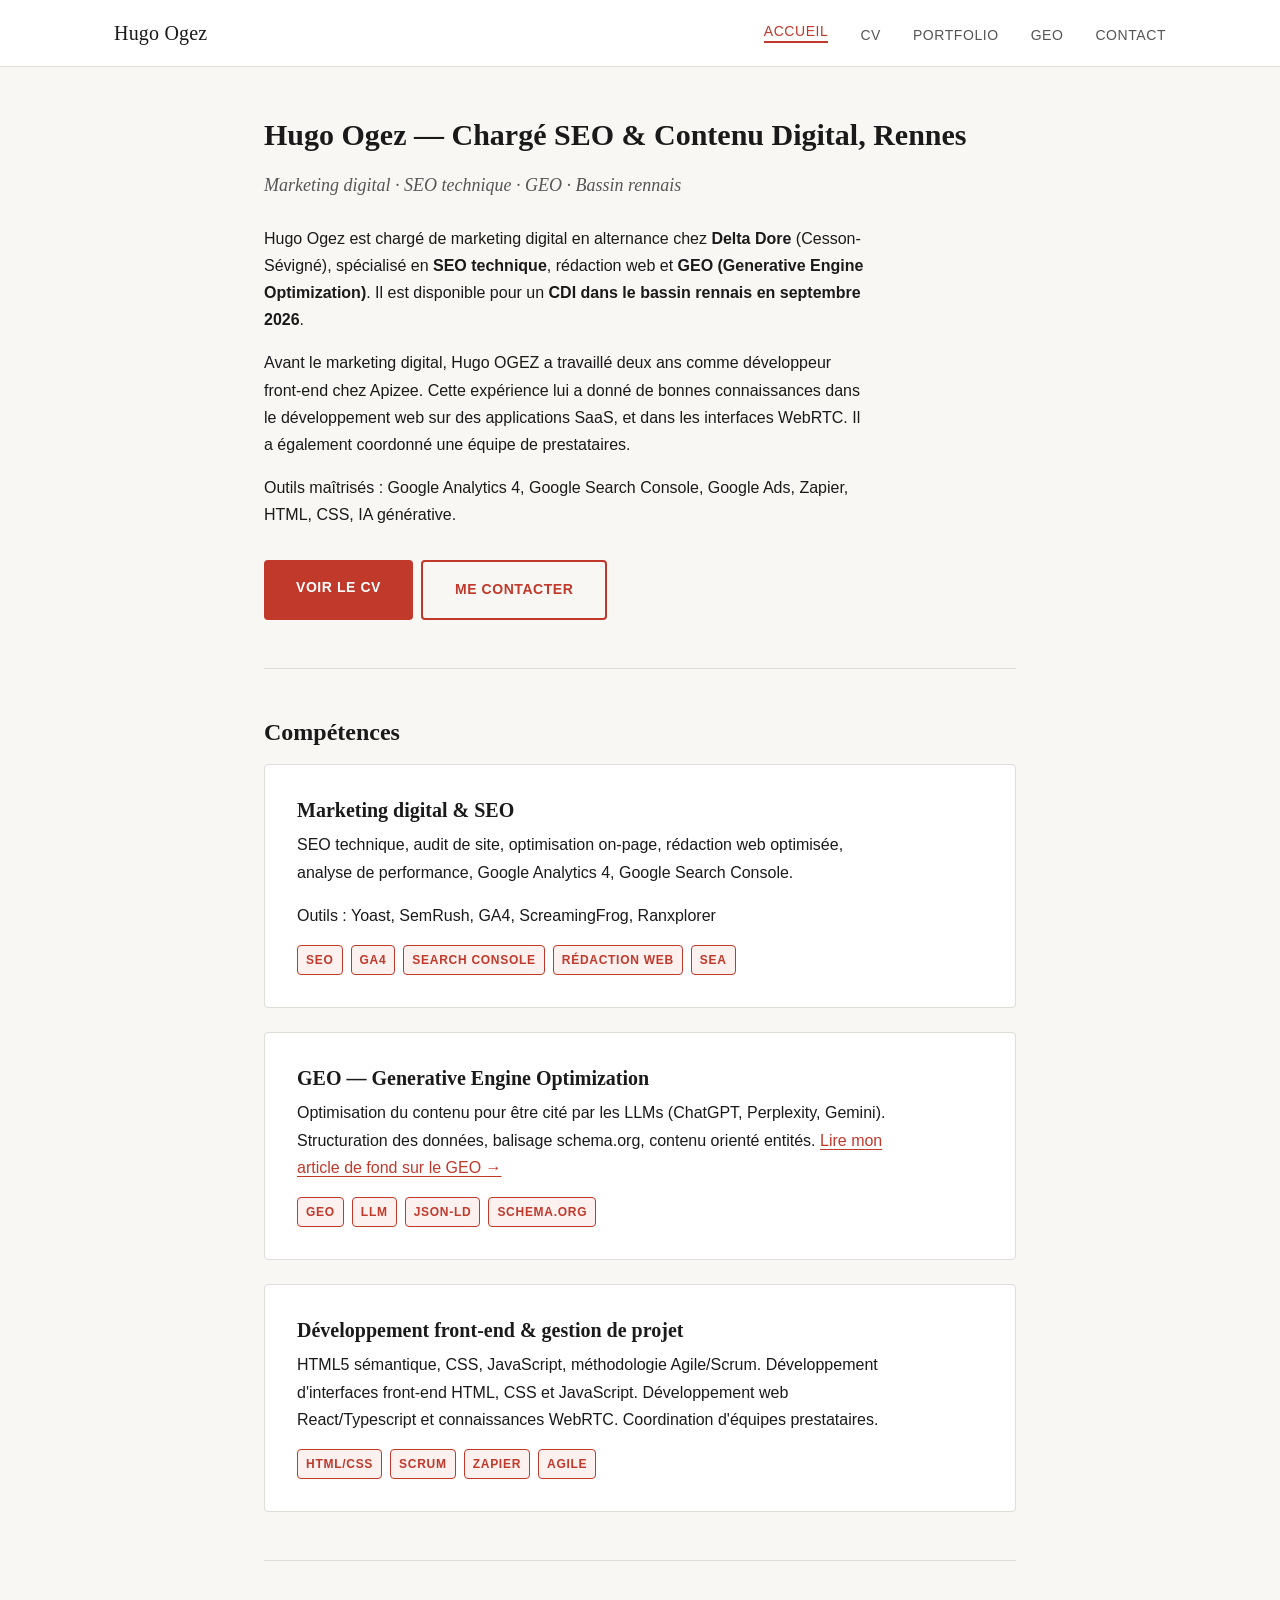
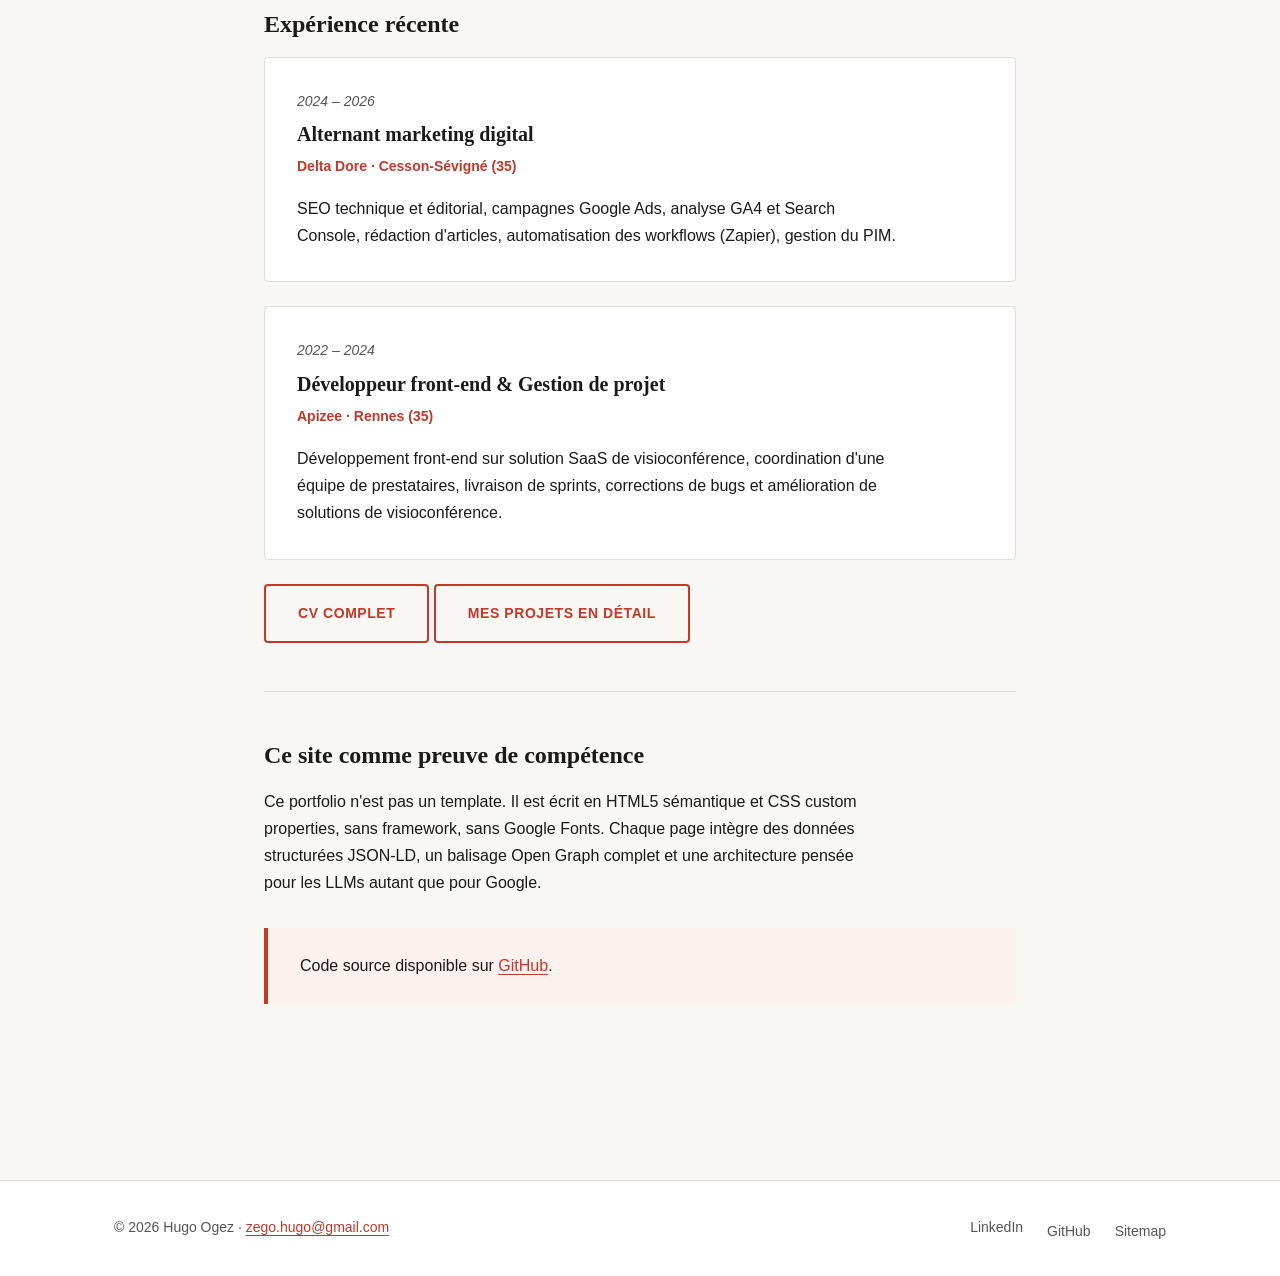
==== commit f5e0a8ef: "correction index et un peu cv" ====
--- a/index.html
+++ b/index.html
@@ -1,4 +1,4 @@
-<!DOCTYPE html>
+<!doctype html>
 <html lang="fr">
   <head>
     <!-- ============================================================
@@ -15,7 +15,7 @@
     <!-- Meta description : 158 caractères — résume le profil + call-to-action recruteur -->
     <meta
       name="description"
-      content="Hugo Ogez, alternant marketing digital chez Delta Dore, spécialiste SEO, GEO et contenu. Disponible en CDI à Rennes en octobre 2026. Découvrez mon profil."
+      content="Hugo Ogez, alternant marketing digital chez Delta Dore, spécialiste SEO, GEO et contenu. Disponible en CDI à Rennes en septembre 2026. Découvrez mon profil."
     />
 
     <!-- Balise canonique : évite le contenu dupliqué si le site est accessible via plusieurs URLs -->
@@ -35,7 +35,7 @@
     />
     <meta
       property="og:description"
-      content="Hugo Ogez, alternant marketing digital chez Delta Dore, spécialiste SEO, GEO et contenu. Disponible en CDI à Rennes en octobre 2026."
+      content="Hugo Ogez, alternant marketing digital chez Delta Dore, spécialiste SEO, GEO et contenu. Disponible en CDI à Rennes en septembre 2026."
     />
 
     <!-- ============================================================
@@ -49,7 +49,7 @@
     />
     <meta
       name="twitter:description"
-      content="Hugo Ogez, alternant marketing digital chez Delta Dore, spécialiste SEO, GEO et contenu. Disponible en CDI à Rennes en octobre 2026."
+      content="Hugo Ogez, alternant marketing digital chez Delta Dore, spécialiste SEO, GEO et contenu. Disponible en CDI à Rennes en septembre 2026."
     />
 
     <!-- Feuille de styles commune -->
@@ -73,8 +73,8 @@
             "name": "Hugo Ogez",
             "url": "https://hugoogez.fr/",
             "email": "zego.hugo@gmail.com",
-            "jobTitle": "Chargé de marketing digital — SEO & Contenu",
-            "description": "Hugo Ogez est un chargé de marketing digital spécialisé en SEO technique, rédaction web et GEO (Generative Engine Optimization), basé dans le bassin rennais. Alternant chez Delta Dore à Cesson-Sévigné, il est disponible en CDI en octobre 2026.",
+            "jobTitle": "Chargé de marketing digital SEO & Contenu",
+            "description": "Hugo Ogez est un chargé de marketing digital spécialisé en SEO technique, rédaction web et GEO (Generative Engine Optimization), basé dans le bassin rennais. Alternant chez Delta Dore à Cesson-Sévigné, il est disponible en CDI en septembre 2026.",
             "address": {
               "@type": "PostalAddress",
               "addressLocality": "Thorigné-Fouillard",
@@ -124,7 +124,7 @@
             "@id": "https://hugoogez.fr/#webpage",
             "url": "https://hugoogez.fr/",
             "name": "Hugo Ogez — Chargé SEO & Contenu Digital, Rennes",
-            "description": "Page d'accueil du portfolio de Hugo Ogez, chargé de marketing digital spécialisé en SEO et GEO, disponible en CDI à Rennes en octobre 2026.",
+            "description": "Page d'accueil du portfolio de Hugo Ogez, chargé de marketing digital spécialisé en SEO et GEO, disponible en CDI à Rennes en septembre 2026.",
             "inLanguage": "fr-FR",
             "isPartOf": {
               "@type": "WebSite",
@@ -141,7 +141,10 @@
       }
     </script>
     <!-- Google tag (gtag.js) -->
-    <script async src="https://www.googletagmanager.com/gtag/js?id=G-CKZKR3BQP7"></script>
+    <script
+      async
+      src="https://www.googletagmanager.com/gtag/js?id=G-CKZKR3BQP7"
+    ></script>
     <script src="scripts/analytics.js"></script>
   </head>
 
@@ -214,9 +217,11 @@
           </p>
 
           <p>
-            Avant le marketing digital, J'ai travaillé deux ans comme
-            développeur front-end chez Apizee, où il coordonnait une équipe de
-            cinq prestataires.
+            Avant le marketing digital, Hugo OGEZ a travaillé deux ans comme
+            développeur front-end chez Apizee. Cette expérience lui a donné de
+            bonnes connaissances dans le développement web sur des applications
+            SaaS, et dans les interfaces WebRTC. Il a également coordonné une
+            équipe de prestataires.
           </p>
 
           <p>
@@ -244,6 +249,7 @@
               optimisée, analyse de performance, Google Analytics 4, Google
               Search Console.
             </p>
+            <p>Outils : Yoast, SemRush, GA4, ScreamingFrog, Ranxplorer</p>
             <div class="tags">
               <span class="tag">SEO</span>
               <span class="tag">GA4</span>
@@ -275,7 +281,9 @@
             </h3>
             <p>
               HTML5 sémantique, CSS, JavaScript, méthodologie Agile/Scrum.
-              Coordination d'équipes prestataires. Automatisation avec Zapier.
+              Développement d'interfaces front-end HTML, CSS et JavaScript.
+              Développement web React/Typescript et connaissances WebRTC.
+              Coordination d'équipes prestataires.
             </p>
             <div class="tags">
               <span class="tag">HTML/CSS</span>
@@ -314,24 +322,27 @@
               <time datetime="2024">2024</time>
             </p>
             <h3 class="carte__titre">
-              Développeur front-end &amp; Scrum Master
+              Développeur front-end &amp; Gestion de projet
             </h3>
             <p class="carte__lieu">Apizee · Rennes (35)</p>
             <p>
-              Développement front-end, coordination d'une équipe de cinq
-              prestataires, animation des cérémonies Agile, livraison de
-              sprints.
+              Développement front-end sur solution SaaS de visioconférence,
+              coordination d'une équipe de prestataires, livraison de sprints,
+              corrections de bugs et amélioration de solutions de
+              visioconférence.
             </p>
           </article>
 
           <a href="cv.html" class="bouton bouton--secondaire">CV complet</a>
+          <a href="portfolio.html" class="bouton bouton--secondaire"
+            >Mes projets en détail</a
+          >
         </section>
 
         <hr class="separateur" />
 
         <!-- ----------------------------------------------------------
-           SECTION À PROPOS DU SITE
-           Montre que le site lui-même est la preuve du savoir-faire SEO
+           SECTION A PROPOS DU SITE
            ---------------------------------------------------------- -->
         <section class="section" aria-labelledby="titre-a-propos">
           <h2 id="titre-a-propos">Ce site comme preuve de compétence</h2>
@@ -346,9 +357,7 @@
 
           <div class="callout">
             <p>
-              Le site lui-même est une démonstration concrète : si vous lisez
-              ces lignes, c'est que le SEO technique fonctionne. Le code source
-              est disponible sur
+              Code source disponible sur
               <a
                 href="https://github.com/HugoOgez0712"
                 target="_blank"
